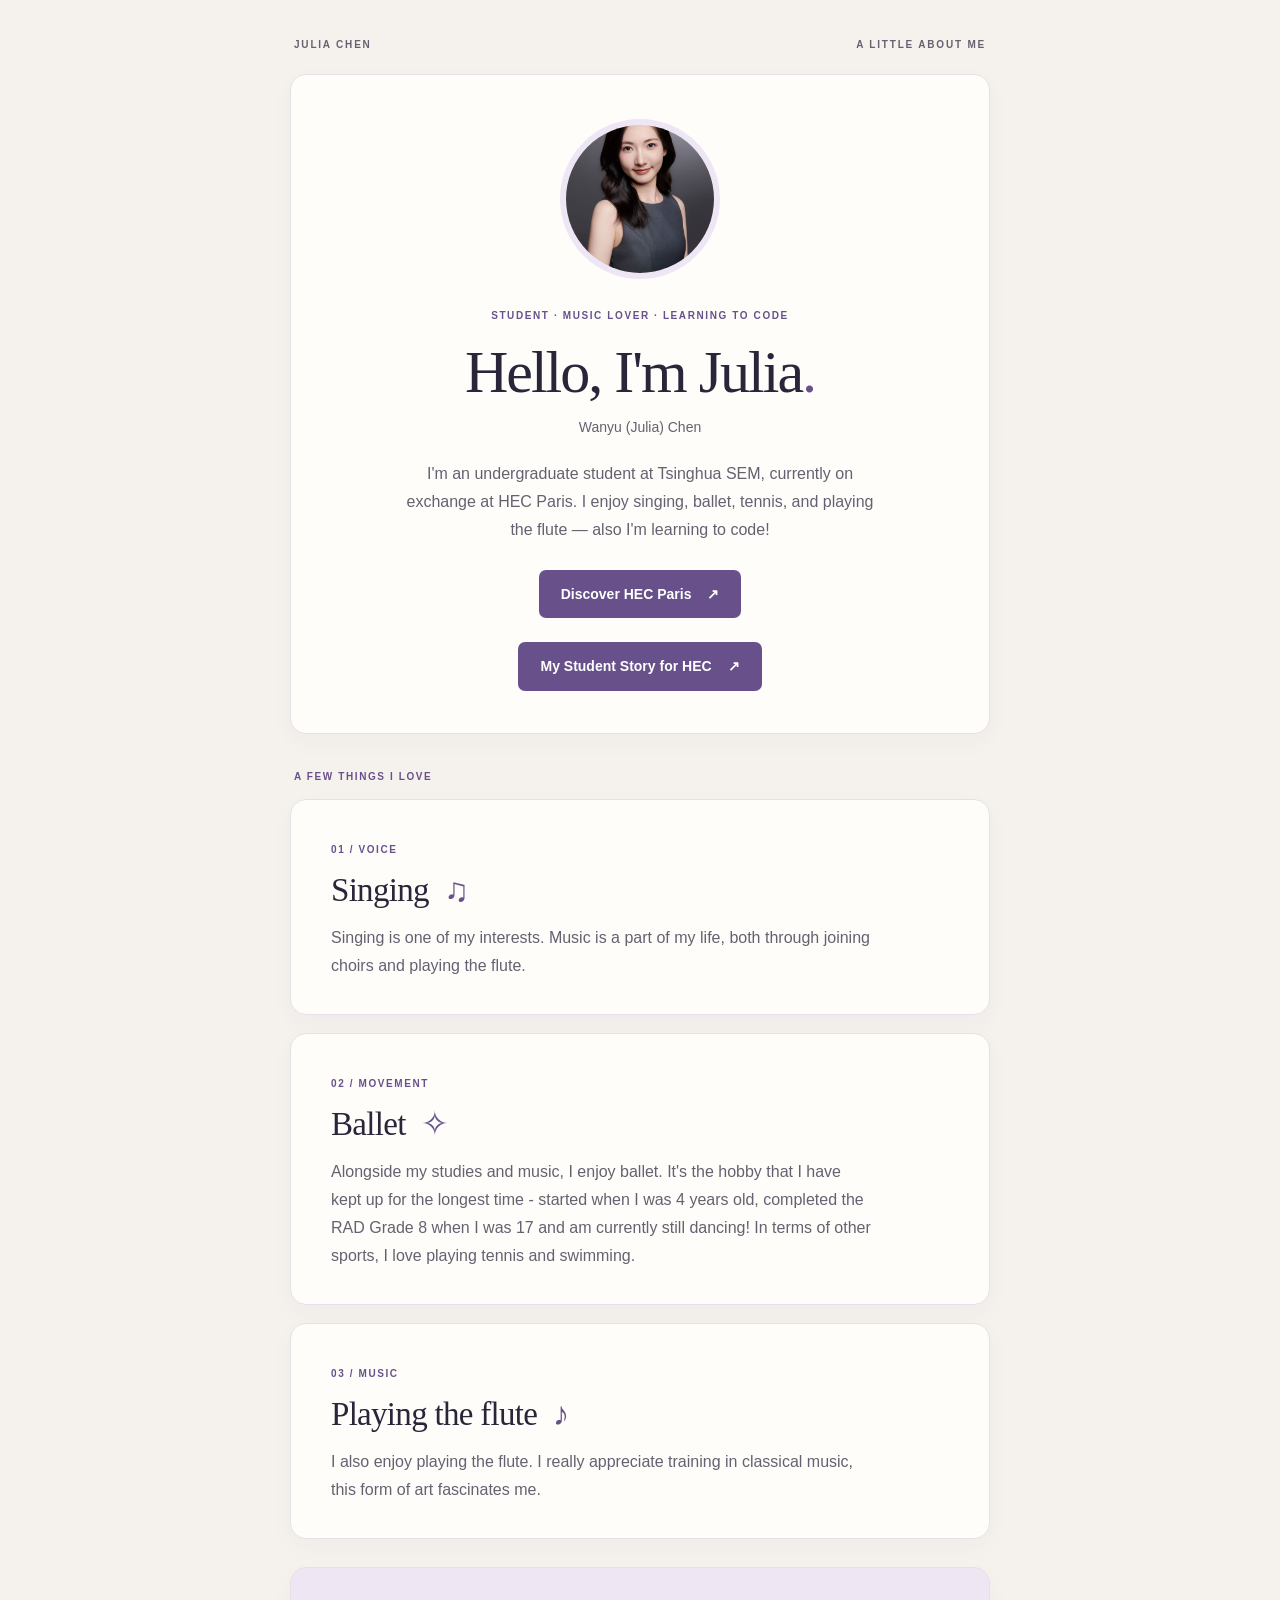
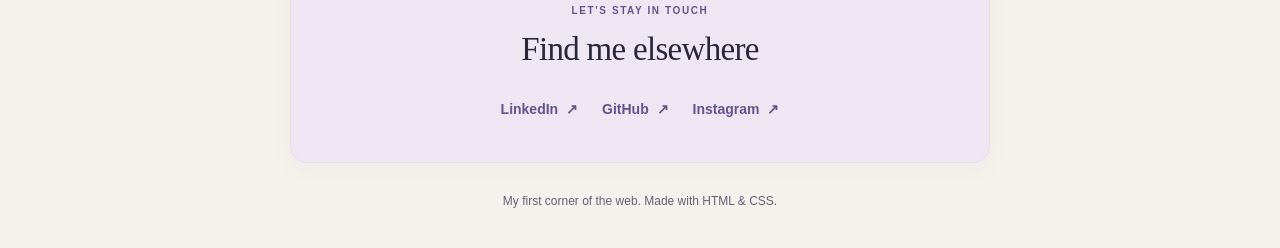
==== index.html @ 0310de97 "Add files via upload" ====
<!DOCTYPE html>
<html lang="en">
  <head>
    <meta charset="UTF-8">
    <meta name="viewport" content="width=device-width, initial-scale=1">
    <meta name="description" content="Meet Wanyu (Julia) Chen, a Tsinghua SEM undergraduate on exchange at HEC Paris, with a love of singing, ballet, tennis, and flute.">
    <title>Wanyu (Julia) Chen's profile</title>
    <link rel="stylesheet" href="style.css">
  </head>

  <body>
    <a class="skip-link" href="#introduction">Skip to my profile</a>

    <main class="container">
      <div class="page-label">
        <span>JULIA CHEN</span>
        <span>A LITTLE ABOUT ME</span>
      </div>


      <div class="card-white introduction" id="introduction">
        <header>
          <img
            class="img-circle"
            src="images/IMG_1484.JPG"
            alt="Wanyu (Julia) Chen"
            width="160"
            height="160"
          >
          <p class="eyebrow">STUDENT · MUSIC LOVER · LEARNING TO CODE</p>
          <h1>Hello, I'm Julia<span class="accent">.</span></h1>
          <p class="full-name">Wanyu (Julia) Chen</p>
          <p class="bio">
            I'm an undergraduate student at Tsinghua SEM, currently on exchange at HEC Paris.
            I enjoy singing, ballet, tennis, and playing the flute — also I'm learning to code!
          </p>
          <div class="profile-links">
            <a class="btn-purple" href="https://www.hec.edu/en" target="_blank" rel="noopener noreferrer">
              Discover HEC Paris <span aria-hidden="true">↗</span>
            </a>
            <a class="btn-purple" href="https://www.hec.edu/en/hec-academy/stories/wanyu-chen" target="_blank" rel="noopener noreferrer">
              My Student Story for HEC <span aria-hidden="true">↗</span>
            </a>
          </div>
        </header>
      </div>

      <p class="section-label">A FEW THINGS I LOVE</p>

      
      <div class="card-white interest-card">
        <section aria-labelledby="singing-title">
          <span class="interest-number" aria-hidden="true">01 / VOICE</span>
          <h2 id="singing-title">Singing <span aria-hidden="true">♫</span></h2>
          <p>Singing is one of my interests. Music is a part of my life, both through joining choirs and playing the flute.</p>
        </section>
      </div>

      <div class="card-white interest-card">
        <section aria-labelledby="ballet-title">
          <span class="interest-number" aria-hidden="true">02 / MOVEMENT</span>
          <h2 id="ballet-title">Ballet <span aria-hidden="true">✧</span></h2>
          <p>Alongside my studies and music, I enjoy ballet. It's the hobby that I have kept up for the longest time - started when I was 4 years old, completed the RAD Grade 8 when I was 17 and am currently still dancing! In terms of other sports, I love playing tennis and swimming.</p>
        </section>
      </div>

      <div class="card-white interest-card">
        <section aria-labelledby="flute-title">
          <span class="interest-number" aria-hidden="true">03 / MUSIC</span>
          <h2 id="flute-title">Playing the flute <span aria-hidden="true">♪</span></h2>
          <p>I also enjoy playing the flute. I really appreciate training in classical music, this form of art fascinates me.</p>
        </section>
      </div>

      <div class="card-white social-card">
        <footer>
          <p class="eyebrow">LET'S STAY IN TOUCH</p>
          <h2>Find me elsewhere</h2>
       
       
          <ul class="list-inline">
            <li>
              <a href="https://www.linkedin.com/in/wanyu-chen-858012271" target="_blank" rel="noopener noreferrer">
                LinkedIn <span aria-hidden="true">↗</span>
              </a>
            </li>
            <li>
              <a href="https://github.com/juliawychen-sudo" target="_blank" rel="noopener noreferrer">
                GitHub <span aria-hidden="true">↗</span>
              </a>
            </li>
            <li>
              <a href="https://www.instagram.com/wanyu.juliacc/" target="_blank" rel="noopener noreferrer">
                Instagram <span aria-hidden="true">↗</span>
              </a>
            </li>
          </ul>
        </footer>
      </div>

      <p class="page-note">My first corner of the web. Made with HTML &amp; CSS.</p>
    </main>
  </body>
</html>
---- style.css ----
/* Page colors and default text. */
:root {
  --background: #f5f2ee;
  --card: #fffdfa;
  --text: #29263a;
  --muted: #666170;
  --purple: #68518b;
  --border: #e6e0e9;
}

* {
  box-sizing: border-box;
}

body {
  margin: 0;
  background: var(--background);
  color: var(--text);
  font-family: Arial, Helvetica, sans-serif;
  font-size: 16px;
  line-height: 1.75;
}

h1,
h2 {
  font-family: Georgia, "Times New Roman", serif;
  font-weight: 400;
  line-height: 1.15;
}

h1 {
  margin: 14px 0 8px;
  font-size: 60px;
  letter-spacing: -2px;
}

h2 {
  margin: 10px 0 14px;
  font-size: 33px;
  letter-spacing: -0.7px;
}

p {
  margin: 0;
}

a {
  color: var(--purple);
  text-decoration: none;
}

a:hover {
  text-decoration: underline;
  text-underline-offset: 5px;
}

a:focus-visible {
  outline: 3px solid var(--purple);
  outline-offset: 5px;
}

/* A centered container keeps the cards together. */
.container {
  width: 700px;
  max-width: calc(100% - 40px);
  margin: 36px auto;
}

.page-label {
  display: flex;
  justify-content: space-between;
  gap: 16px;
  margin: 0 4px 20px;
  color: var(--muted);
  font-size: 10px;
  font-weight: 700;
  letter-spacing: 1.8px;
}

/* One shared class gives every card the same basic design. */
.card-white {
  margin-bottom: 18px;
  padding: 34px 40px;
  background: var(--card);
  border: 1px solid var(--border);
  border-radius: 16px;
  box-shadow: 0 8px 24px rgb(41 38 58 / 3%);
}

.introduction {
  padding: 44px 44px 42px;
  text-align: center;
}

.img-circle {
  display: block;
  width: 160px;
  height: 160px;
  margin: 0 auto 28px;
  object-fit: cover;
  border: 6px solid #eee6f4;
  border-radius: 50%;
}

.eyebrow,
.section-label,
.interest-number {
  color: var(--purple);
  font-size: 10px;
  font-weight: 700;
  letter-spacing: 1.6px;
}

.accent {
  color: var(--purple);
}

.full-name {
  color: var(--muted);
  font-size: 14px;
}

.bio {
  max-width: 480px;
  margin: 20px auto 26px;
  color: var(--muted);
}

/* Stack the introduction links with space between them. */
.profile-links {
  display: flex;
  flex-direction: column;
  align-items: center;
  gap: 24px;
}

.btn-purple {
  display: inline-block;
  padding: 12px 22px;
  background: var(--purple);
  color: white;
  border-radius: 7px;
  font-size: 14px;
  font-weight: 700;
  transition: background-color 150ms ease;
}

.btn-purple:hover {
  background: #503969;
  text-decoration: none;
}

.btn-purple span {
  margin-left: 12px;
}

.section-label {
  margin: 34px 4px 14px;
}

.interest-card p {
  max-width: 540px;
  color: var(--muted);
}

.interest-card h2 span {
  margin-left: 8px;
  color: var(--purple);
}

.social-card {
  margin-top: 28px;
  background: #eee7f3;
  text-align: center;
}

.social-card h2 {
  margin: 12px 0 22px;
}

.list-inline {
  display: flex;
  flex-wrap: wrap;
  justify-content: center;
  gap: 12px 24px;
  margin: 0;
  padding: 0;
  list-style: none;
}

.list-inline a {
  display: inline-block;
  padding: 6px 0;
  font-size: 14px;
  font-weight: 700;
}

.list-inline span {
  margin-left: 4px;
}

.page-note {
  margin-top: 28px;
  color: var(--muted);
  font-size: 12px;
  text-align: center;
}

.skip-link {
  position: absolute;
  top: -100px;
  left: 20px;
  z-index: 1;
  padding: 8px 16px;
  background: var(--card);
}

.skip-link:focus {
  top: 12px;
}

/* Media queries adjust the layout for tablets and phones. */
@media (max-width: 760px) {
  .container {
    width: 560px;
    margin-top: 26px;
  }

  h1 {
    font-size: 50px;
  }
}

@media (max-width: 480px) {
  .container {
    width: 100%;
    max-width: calc(100% - 28px);
    margin-top: 20px;
  }

  .page-label {
    font-size: 8px;
    letter-spacing: 1px;
  }

  .card-white {
    padding: 28px 24px;
  }

  .introduction {
    padding-top: 32px;
  }

  h1 {
    font-size: 42px;
    letter-spacing: -1.5px;
  }

  h2 {
    font-size: 29px;
  }

  .eyebrow {
    font-size: 9px;
    letter-spacing: 1.1px;
  }

  .img-circle {
    width: 140px;
    height: 140px;
  }

  .list-inline {
    gap: 8px 16px;
  }
}
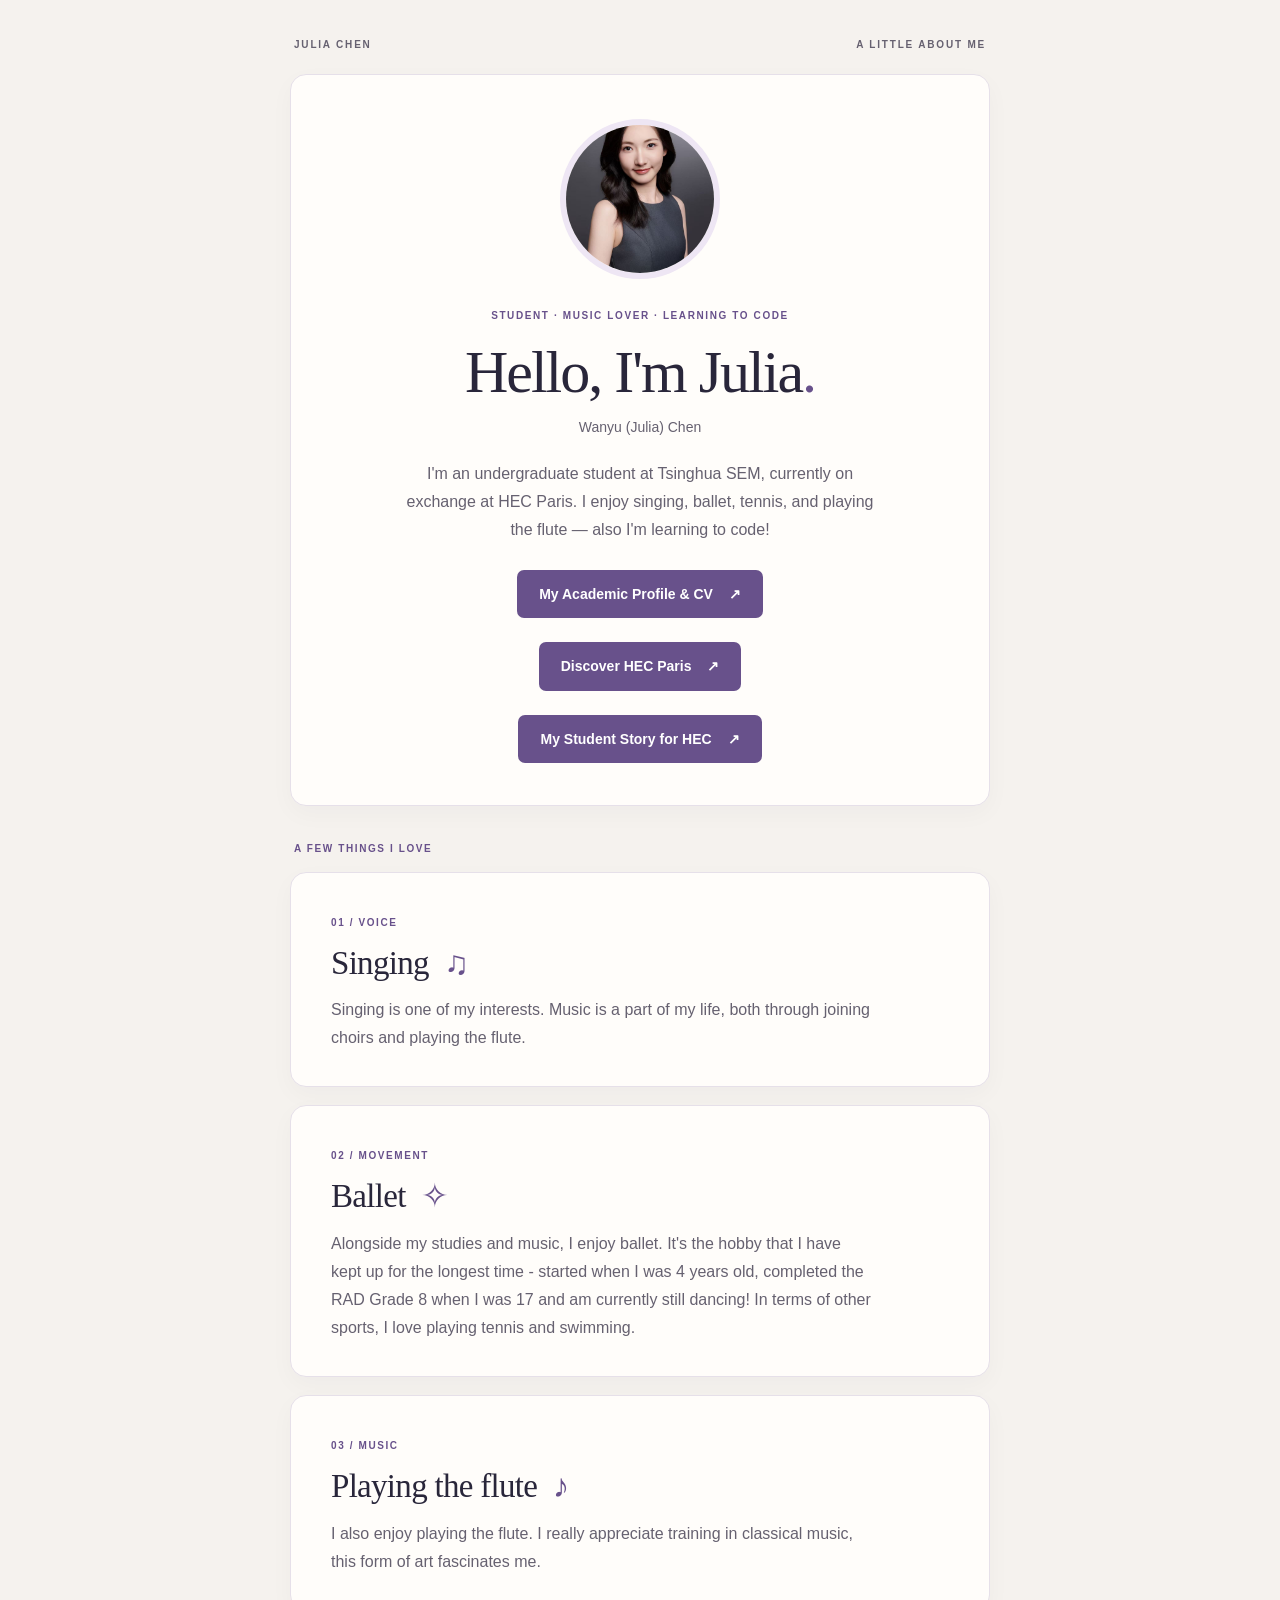
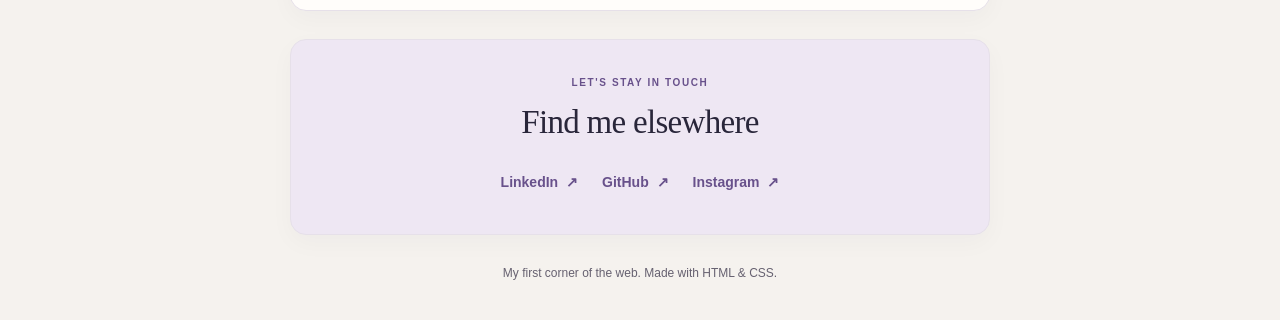
==== commit 37fa1741: "Link personal profile to academic website" ====
--- a/index.html
+++ b/index.html
@@ -35,6 +35,9 @@
             I enjoy singing, ballet, tennis, and playing the flute — also I'm learning to code!
           </p>
           <div class="profile-links">
+            <a class="btn-purple" href="academic-profile/index.html">
+              My Academic Profile &amp; CV <span aria-hidden="true">↗</span>
+            </a>
             <a class="btn-purple" href="https://www.hec.edu/en" target="_blank" rel="noopener noreferrer">
               Discover HEC Paris <span aria-hidden="true">↗</span>
             </a>
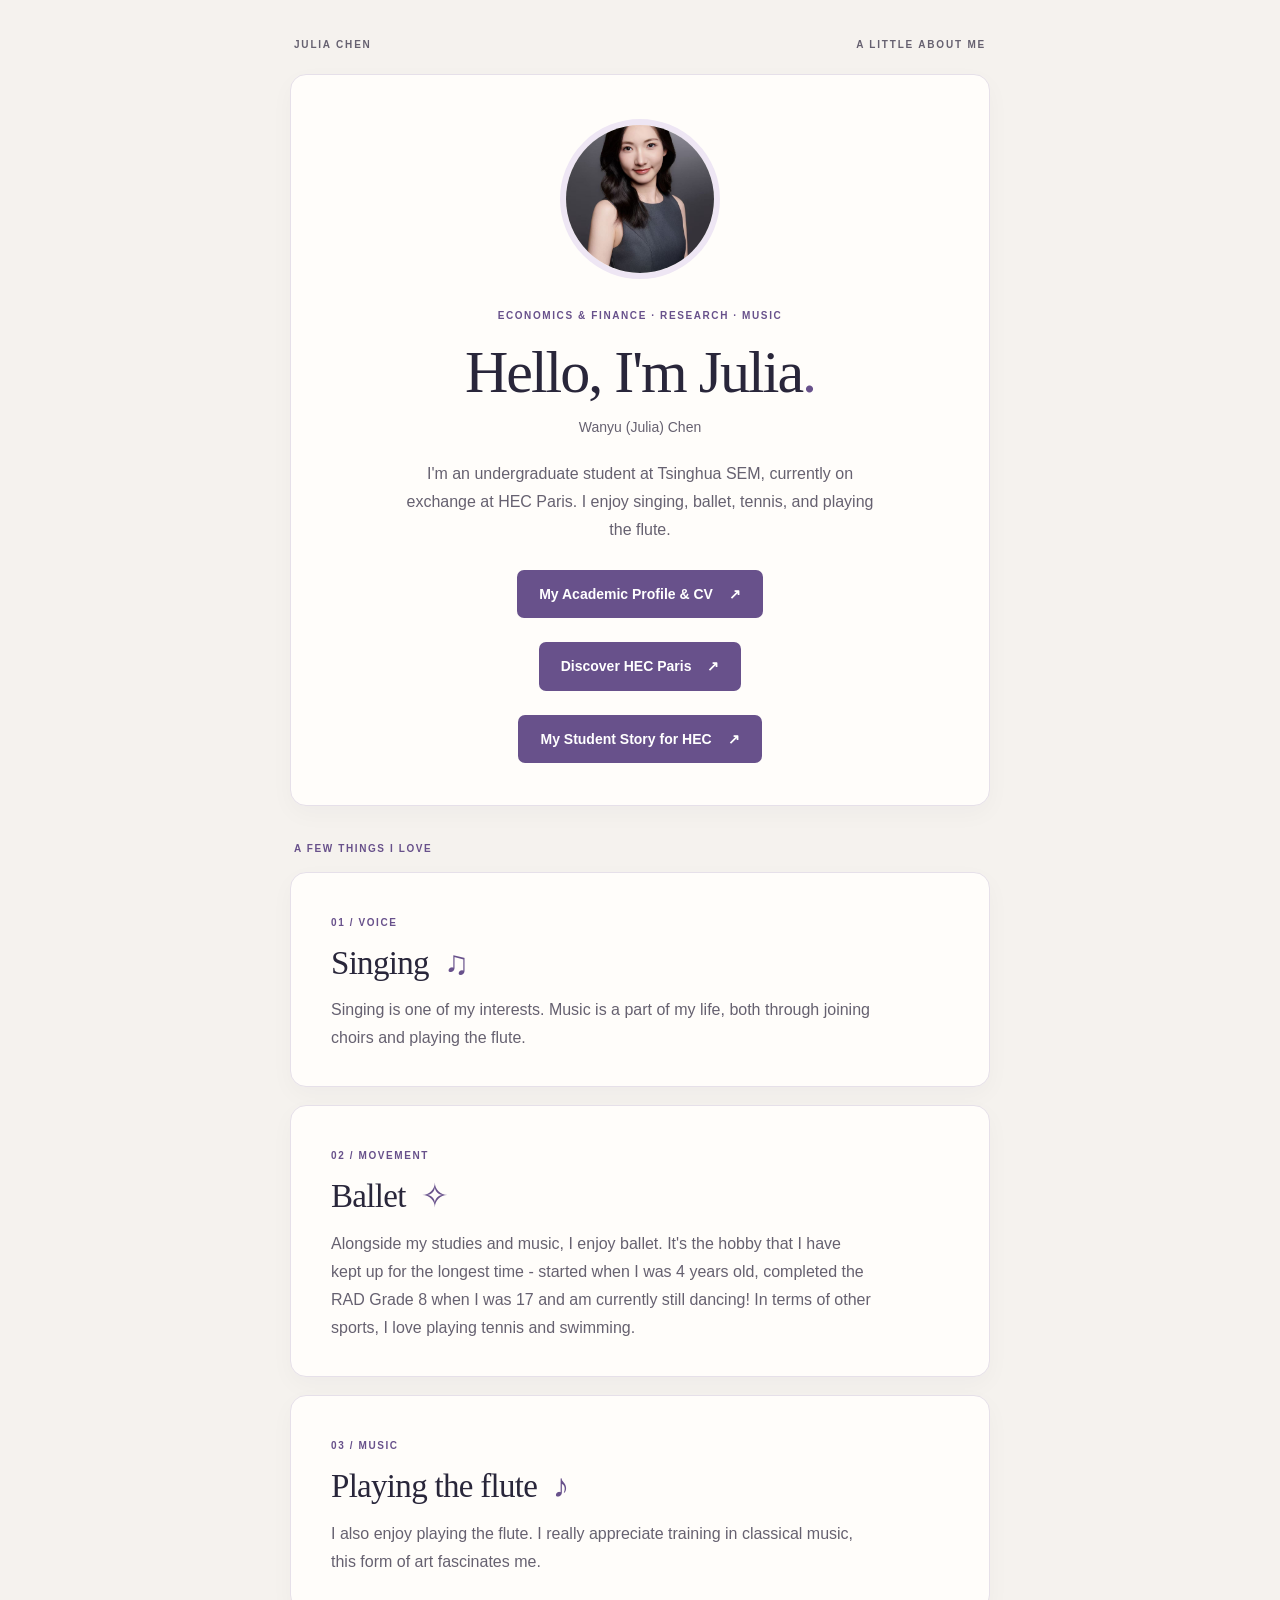
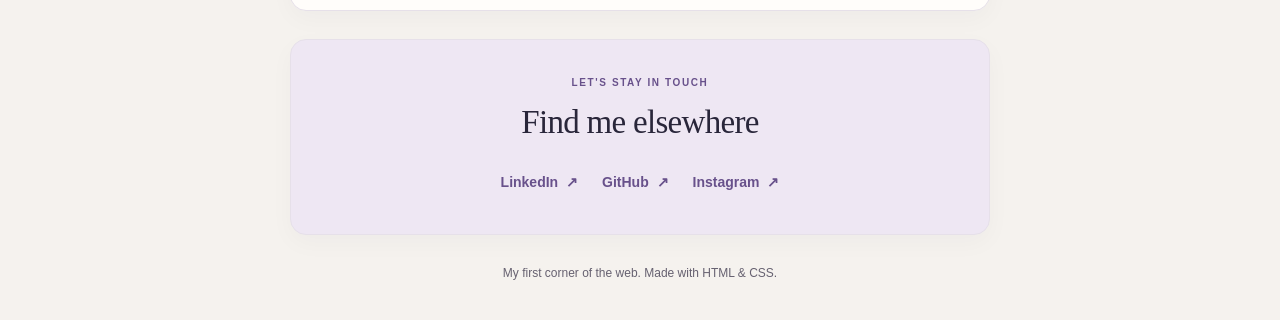
==== commit 395af819: "Refine personal profile introduction" ====
--- a/index.html
+++ b/index.html
@@ -27,12 +27,12 @@
             width="160"
             height="160"
           >
-          <p class="eyebrow">STUDENT · MUSIC LOVER · LEARNING TO CODE</p>
+          <p class="eyebrow">ECONOMICS &amp; FINANCE · RESEARCH · MUSIC</p>
           <h1>Hello, I'm Julia<span class="accent">.</span></h1>
           <p class="full-name">Wanyu (Julia) Chen</p>
           <p class="bio">
             I'm an undergraduate student at Tsinghua SEM, currently on exchange at HEC Paris.
-            I enjoy singing, ballet, tennis, and playing the flute — also I'm learning to code!
+            I enjoy singing, ballet, tennis, and playing the flute.
           </p>
           <div class="profile-links">
             <a class="btn-purple" href="academic-profile/index.html">
